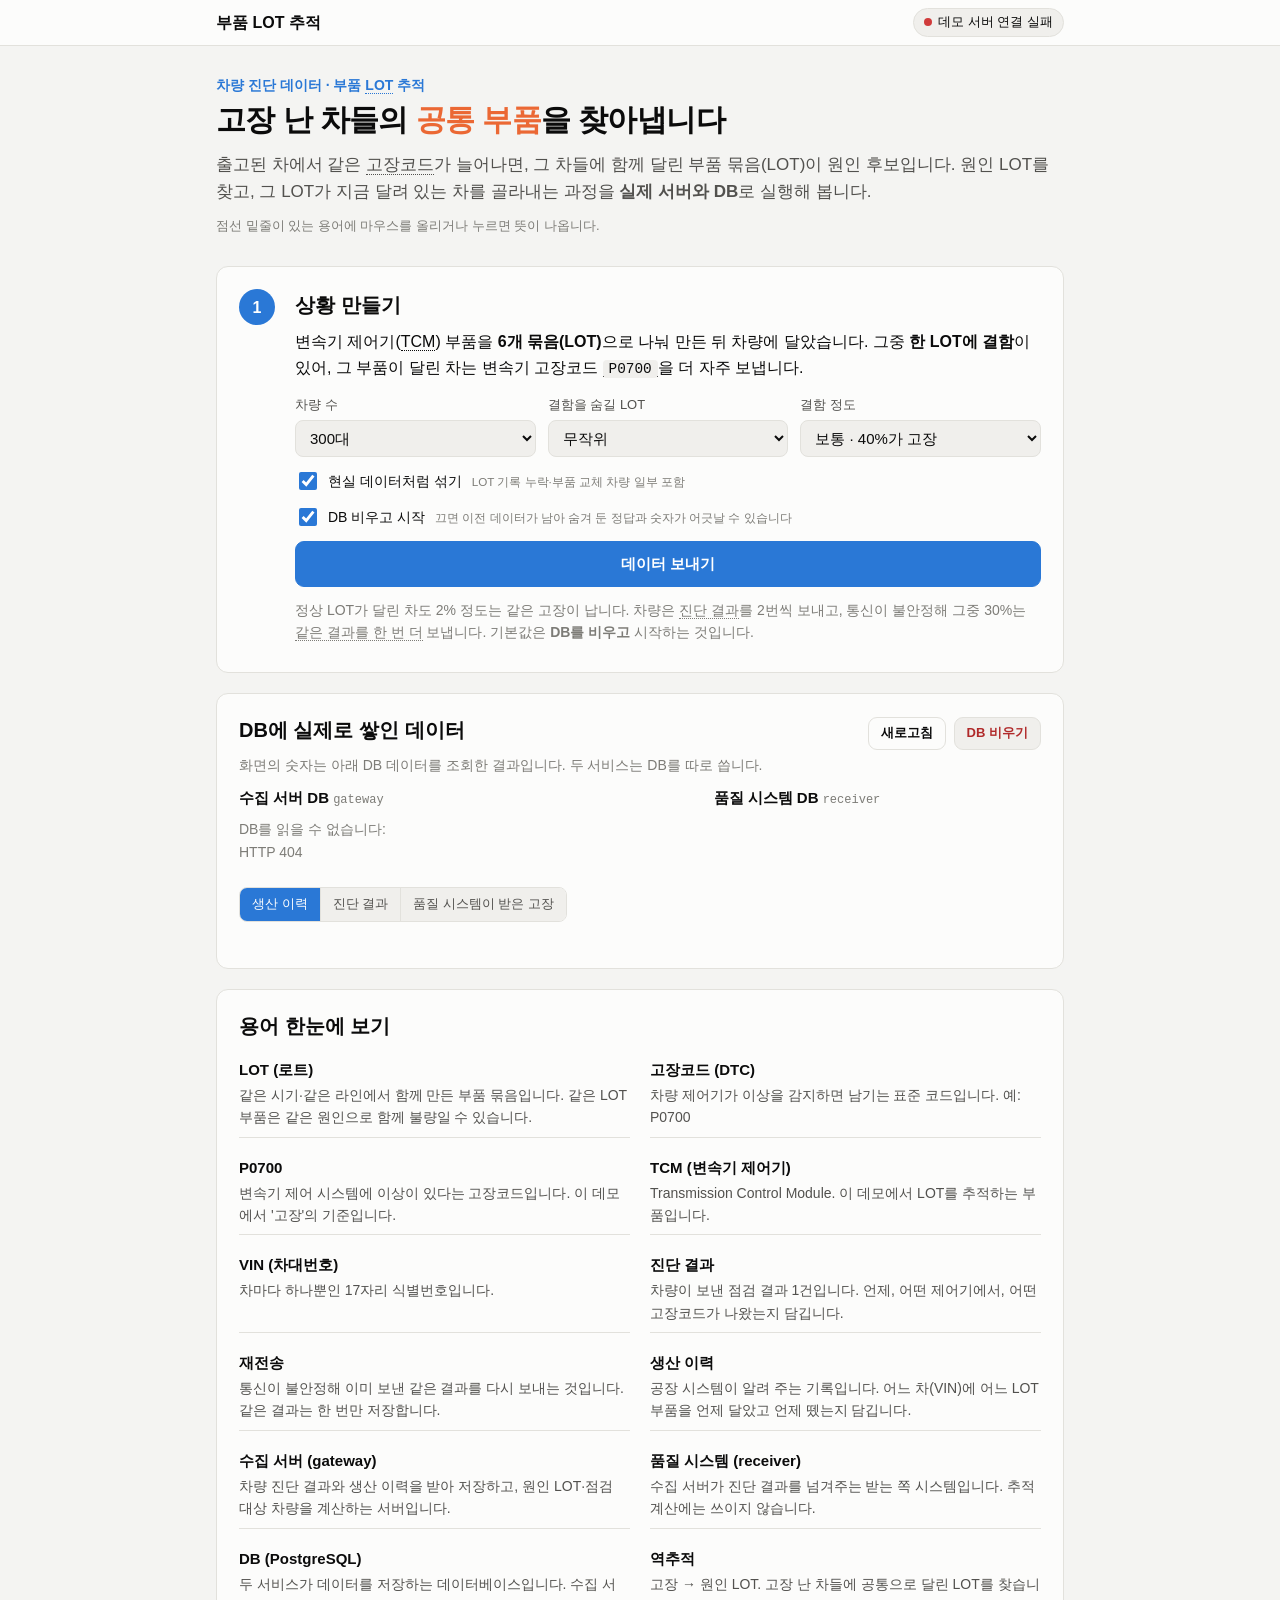
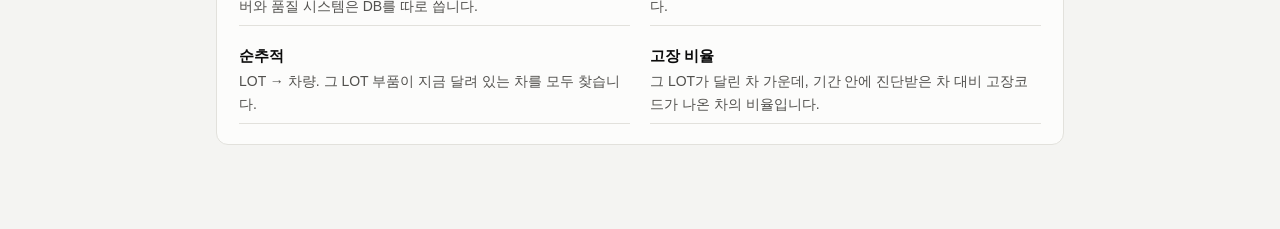
==== front_v2/static/index.html @ 3ee73bbc "feat(front_v2): 부품 LOT 추적 발표용 데모 화면 추가 - 상황 설정·데이터 수신·역추적·순추적·재전송 불변 확인 5단계 화면과 정답 비교, 서비스 상태 표시 추가 " ====
<!doctype html>
<html lang="ko">
<head>
  <meta charset="utf-8">
  <meta name="viewport" content="width=device-width, initial-scale=1">
  <title>부품 LOT 추적</title>
  <link rel="icon" href="data:image/svg+xml,%3Csvg xmlns='http://www.w3.org/2000/svg' viewBox='0 0 16 16'%3E%3Ccircle cx='7' cy='7' r='5' fill='none' stroke='%232a78d6' stroke-width='2'/%3E%3Cpath d='M11 11l4 4' stroke='%232a78d6' stroke-width='2'/%3E%3C/svg%3E">
  <link rel="stylesheet" href="style.css">
</head>
<body>
<header class="topbar">
  <div class="topbar-in">
    <span class="brand">부품 LOT 추적</span>
    <div class="svc" id="svc" aria-live="polite"></div>
    <button class="btn sm primary" id="btnPrepare" type="button" hidden>서비스 켜기</button>
  </div>
</header>

<main class="page">
  <header class="hero">
    <p class="eyebrow">차량 진단 데이터 · 부품 <span class="term" data-t="lot">LOT</span> 추적</p>
    <h1>고장 난 차들의 <em>공통 부품</em>을 찾아냅니다</h1>
    <p class="lead">출고된 차에서 같은 <span class="term" data-t="dtc">고장코드</span>가 늘어나면, 그 차들에 함께 달린 부품 묶음(LOT)이 원인 후보입니다.
      원인 LOT를 찾고, 그 LOT가 지금 달려 있는 차를 골라내는 과정을 <b>실제 서버와 DB</b>로 실행해 봅니다.</p>
    <p class="hint">점선 밑줄이 있는 용어에 마우스를 올리거나 누르면 뜻이 나옵니다.</p>
  </header>

  <!-- 1. 상황 -->
  <section class="step" id="step1">
    <div class="step-n">1</div>
    <div class="step-body">
      <h2>상황 만들기</h2>
      <p>변속기 제어기(<span class="term" data-t="tcm">TCM</span>) 부품을 <b>6개 묶음(LOT)</b>으로 나눠 만든 뒤 차량에 달았습니다.
        그중 <b>한 LOT에 결함</b>이 있어, 그 부품이 달린 차는 변속기 고장코드 <span class="term" data-t="p0700"><code>P0700</code></span>을 더 자주 보냅니다.</p>
      <form id="setup" class="setup">
        <label>차량 수
          <select name="vehicles">
            <option value="300" selected>300대</option>
            <option value="1000">1,000대</option>
            <option value="2000">2,000대</option>
          </select>
        </label>
        <label>결함을 숨길 LOT
          <select name="defectLot" id="defectLot">
            <option value="random" selected>무작위</option>
          </select>
        </label>
        <label>결함 정도
          <select name="severity">
            <option value="low">약함 · 결함 LOT 차량의 15%가 고장</option>
            <option value="mid" selected>보통 · 40%가 고장</option>
            <option value="high">강함 · 70%가 고장</option>
          </select>
        </label>
        <label class="check"><input type="checkbox" name="noise" checked>
          <span>현실 데이터처럼 섞기 <small>LOT 기록 누락·부품 교체 차량 일부 포함</small></span></label>
        <label class="check"><input type="checkbox" name="reset" checked>
          <span>DB 비우고 시작 <small>끄면 이전 데이터가 남아 숨겨 둔 정답과 숫자가 어긋날 수 있습니다</small></span></label>
        <button class="btn primary" type="submit" id="btnRun">데이터 보내기</button>
      </form>
      <p class="note">정상 LOT가 달린 차도 2% 정도는 같은 고장이 납니다. 차량은 <span class="term" data-t="diag">진단 결과</span>를 2번씩 보내고,
        통신이 불안정해 그중 30%는 <span class="term" data-t="resend">같은 결과를 한 번 더</span> 보냅니다.
        기본값은 <b>DB를 비우고</b> 시작하는 것입니다.</p>
    </div>
  </section>

  <!-- 2. 수신 -->
  <section class="step" id="step2" hidden>
    <div class="step-n">2</div>
    <div class="step-body">
      <h2>데이터가 들어왔습니다</h2>
      <div class="flow" aria-label="데이터 흐름">
        <div class="node src"><span class="who">공장 생산 시스템</span>
          <div class="num"><b id="partRows">-</b><span>건</span></div>
          <span class="what"><span class="term" data-t="parts">생산 이력</span>: 어느 차에 어느 LOT를 달았나</span></div>
        <div class="arrow" aria-hidden="true">→</div>
        <div class="node hub"><span class="who"><span class="term" data-t="gateway">수집 서버</span> <small>gateway</small></span>
          <div class="num"><b id="diagStored">-</b><span>건 저장</span></div>
          <span class="what">진단 결과 <span id="diagSent">-</span>건 받음 · 재전송 <span id="diagResent">-</span>건은 한 번만 저장</span></div>
        <div class="arrow back" aria-hidden="true">←</div>
        <div class="node src"><span class="who">도로 위 차량</span>
          <div class="num"><b id="vehiclesN">-</b><span>대</span></div>
          <span class="what">진단 결과와 고장코드를 보냄</span></div>
      </div>
      <div class="deliver">
        <div class="deliver-h"><span>수집 서버 → <span class="term" data-t="receiver">품질 시스템</span> <small>receiver</small> 전달</span>
          <span id="deliverText">-</span></div>
        <div class="meter" role="progressbar" aria-label="품질 시스템 전달 진행" id="deliverBar"><span></span></div>
        <p class="note" id="deliverNote">추적은 수집 서버의 데이터로 바로 할 수 있습니다. 품질 시스템 전달은 뒤에서 따로 진행됩니다.</p>
      </div>
    </div>
  </section>

  <!-- 3. 역추적 -->
  <section class="step" id="step3" hidden>
    <div class="step-n">3</div>
    <div class="step-body">
      <h2>원인 LOT 찾기 <small class="kind"><span class="term" data-t="reverse">역추적</span></small></h2>
      <p class="headline" id="headline"></p>
      <figure class="chart">
        <figcaption>LOT별 <span class="term" data-t="rate">고장 비율</span> <span class="muted">고장 차량 ÷ 진단받은 차량 · 막대를 누르면 그 LOT 차량 보기</span></figcaption>
        <div id="bars" class="bars" role="list"></div>
        <div class="tip" id="tip" hidden></div>
      </figure>
      <button class="btn primary" id="btnToForward" type="button" hidden></button>

      <figure class="chart waffle-wrap">
        <figcaption>차 100대로 바꿔 보면 <span class="muted">주황 = 고장 난 차</span></figcaption>
        <div class="waffles" id="waffles"></div>
      </figure>

      <details class="table">
        <summary>숫자로 보기</summary>
        <div class="table-wrap"><table id="lotTable"></table></div>
      </details>
      <p class="note" id="unattributed"></p>
      <p class="note">차량 <b>대수</b>로 셉니다. 한 차가 고장코드를 여러 번 보내도 1대입니다.
        그래서 재전송이 섞여도 숫자가 부풀지 않습니다.</p>
      <div class="answer">
        <button class="btn" id="btnReveal" type="button">숨겨 둔 정답 공개</button>
        <div id="answerBody" hidden></div>
      </div>
    </div>
  </section>

  <!-- 4. 순추적 -->
  <section class="step" id="step4" hidden>
    <div class="step-n">4</div>
    <div class="step-body">
      <h2>점검 대상 차량 고르기 <small class="kind"><span class="term" data-t="forward">순추적</span></small></h2>
      <p class="headline" id="fwdHeadline"></p>
      <figure class="chart">
        <figcaption>점검 대상 차량 구성</figcaption>
        <div class="split" id="split"></div>
        <div class="legend" id="splitLegend"></div>
      </figure>
      <div class="table-wrap"><table id="fwdTable"></table></div>
      <button class="btn ghost" id="btnMore" type="button" hidden>전체 보기</button>
    </div>
  </section>

  <!-- 5. 신뢰 -->
  <section class="step" id="step5" hidden>
    <div class="step-n">5</div>
    <div class="step-body">
      <h2>이 숫자, 믿을 수 있나요?</h2>
      <p>차량이 통신 문제로 <b>이미 보낸 진단 결과를 전부 한 번 더</b> 보낸다고 해 봅시다.
        건수를 그냥 더하는 시스템이라면 저장 건수가 두 배가 되고 고장 비율도 흔들립니다.</p>
      <button class="btn primary" id="btnReplay" type="button">같은 데이터 전부 다시 보내기</button>
      <div id="replay"></div>
    </div>
  </section>

  <!-- DB -->
  <section class="panel" id="dbPanel">
    <div class="panel-h">
      <h2>DB에 실제로 쌓인 데이터</h2>
      <div class="row">
        <button class="btn sm ghost" id="btnDbRefresh" type="button">새로고침</button>
        <button class="btn sm danger" id="btnReset" type="button">DB 비우기</button>
      </div>
    </div>
    <p class="note">화면의 숫자는 아래 DB 데이터를 조회한 결과입니다. 두 서비스는 DB를 따로 씁니다.</p>
    <div class="dbgrid">
      <div class="dbcol">
        <h3>수집 서버 DB <small>gateway</small></h3>
        <div class="kv" id="dbGateway"></div>
      </div>
      <div class="dbcol">
        <h3>품질 시스템 DB <small>receiver</small></h3>
        <div class="kv" id="dbReceiver"></div>
      </div>
    </div>
    <div class="seg" id="dbTabs" role="tablist">
      <button role="tab" data-k="parts" aria-selected="true">생산 이력</button>
      <button role="tab" data-k="results" aria-selected="false">진단 결과</button>
      <button role="tab" data-k="cases" aria-selected="false">품질 시스템이 받은 고장</button>
    </div>
    <p class="note" id="dbTabNote"></p>
    <div class="table-wrap"><table id="dbTable"></table></div>
  </section>

  <!-- 용어 -->
  <section class="panel">
    <h2>용어 한눈에 보기</h2>
    <dl class="glossary" id="glossary"></dl>
  </section>

  <footer class="foot">
    <button class="btn ghost" id="btnRestart" type="button" hidden>처음부터 다시</button>
  </footer>
</main>
<div class="pop" id="pop" role="tooltip" hidden></div>
<div class="toast" id="toast" role="status" hidden></div>
<script src="app.js"></script>
</body>
</html>
---- front_v2/static/style.css ----
:root {
  color-scheme: light;
  --bg: #f4f4f2;
  --surface: #fcfcfb;
  --surface-2: #f0efec;
  --border: #e2e1dc;
  --text: #0b0b0b;
  --text-2: #52514e;
  --muted: #7d7c77;
  --accent: #2a78d6;
  --accent-ink: #ffffff;
  --hit: #eb6834;          /* 고장·원인 후보 (강조) */
  --rest: #b9b8b1;         /* 나머지 (회색) */
  --empty: #e7e6e1;        /* 빈 칸 */
  --good: #0ca30c;
  --good-ink: #006300;
  --warn: #fab219;
  --bad: #d03b3b;
  --bad-ink: #b02a2a;
  --radius: 12px;
  --mono: ui-monospace, "SF Mono", Menlo, Consolas, monospace;
}
@media (prefers-color-scheme: dark) {
  :root:not([data-theme="light"]) {
    color-scheme: dark;
    --bg: #111110; --surface: #1a1a19; --surface-2: #232321; --border: #2f2f2c;
    --text: #f0efec; --text-2: #c3c2b7; --muted: #8f8e86; --accent: #3987e5;
    --hit: #d95926; --rest: #5a5a55; --empty: #2c2c29; --good-ink: #4cc24c; --bad-ink: #ef7676;
  }
}
:root[data-theme="dark"] {
  color-scheme: dark;
  --bg: #111110; --surface: #1a1a19; --surface-2: #232321; --border: #2f2f2c;
  --text: #f0efec; --text-2: #c3c2b7; --muted: #8f8e86; --accent: #3987e5;
  --hit: #d95926; --rest: #5a5a55; --empty: #2c2c29; --good-ink: #4cc24c; --bad-ink: #ef7676;
}

* { box-sizing: border-box; }
html, body { margin: 0; }
body {
  background: var(--bg); color: var(--text);
  font: 16px/1.6 -apple-system, BlinkMacSystemFont, "Apple SD Gothic Neo", "Pretendard", "Segoe UI", sans-serif;
  -webkit-font-smoothing: antialiased;
}
.page { max-width: 880px; margin: 0 auto; padding: 28px 16px 64px; display: flex; flex-direction: column; gap: 20px; }
h1 { font-size: 30px; line-height: 1.3; margin: 4px 0 12px; letter-spacing: -.02em; }
h1 em { font-style: normal; color: var(--hit); }
h2 { font-size: 20px; margin: 0 0 8px; }
h3 { font-size: 15px; margin: 0 0 8px; }
h2 small, h3 small, .who small { font-weight: 400; color: var(--muted); font-size: 12px; font-family: var(--mono); }
h2 .kind { font-family: inherit; font-size: 14px; margin-left: 6px; }
p { margin: 0 0 10px; }
code, .mono { font-family: var(--mono); }
code { font-size: .9em; background: var(--surface-2); padding: 1px 6px; border-radius: 4px; }
.eyebrow { color: var(--accent); font-weight: 600; font-size: 14px; margin: 0; }
.lead { color: var(--text-2); font-size: 17px; }
.hint { color: var(--muted); font-size: 13px; }
.muted { color: var(--muted); font-size: 13px; font-weight: 400; }
.note { color: var(--muted); font-size: 14px; }
.row { display: flex; gap: 8px; align-items: center; flex-wrap: wrap; }

/* 용어 툴팁 */
.term { border-bottom: 1px dotted currentColor; cursor: help; }
.term:focus-visible { outline: 2px solid var(--accent); outline-offset: 2px; border-radius: 2px; }
.pop { position: absolute; z-index: 30; max-width: 300px; background: var(--surface); color: var(--text); border: 1px solid var(--border);
  border-radius: 10px; padding: 10px 12px; font-size: 14px; line-height: 1.5; box-shadow: 0 6px 20px rgba(0,0,0,.14); }
.pop b { display: block; margin-bottom: 2px; }

/* 상단 서비스 상태 */
.topbar { position: sticky; top: 0; z-index: 20; background: var(--surface); border-bottom: 1px solid var(--border); }
.topbar-in { max-width: 880px; margin: 0 auto; padding: 8px 16px; display: flex; align-items: center; gap: 12px; flex-wrap: wrap; }
.brand { font-weight: 700; }
.svc { display: flex; gap: 6px; flex-wrap: wrap; margin-left: auto; }
.pill { display: inline-flex; align-items: center; gap: 6px; padding: 3px 10px; border: 1px solid var(--border); border-radius: 999px;
  background: var(--surface-2); font-size: 13px; cursor: help; }
.pill small { color: var(--muted); font-family: var(--mono); font-size: 11px; }
.dot { width: 8px; height: 8px; border-radius: 50%; background: var(--muted); flex: none; }
.dot.up { background: var(--good); }
.dot.starting, .dot.paused { background: var(--warn); }
.dot.down { background: var(--bad); }

.step { display: grid; grid-template-columns: 40px minmax(0, 1fr); gap: 16px; background: var(--surface);
  border: 1px solid var(--border); border-radius: var(--radius); padding: 22px 22px 18px; }
.step[hidden] { display: none; }
.step-n { width: 36px; height: 36px; border-radius: 50%; background: var(--accent); color: var(--accent-ink);
  display: grid; place-items: center; font-weight: 700; }
.step-body { min-width: 0; }
.panel { background: var(--surface); border: 1px solid var(--border); border-radius: var(--radius); padding: 20px 22px; }
.panel-h { display: flex; align-items: center; justify-content: space-between; gap: 8px; flex-wrap: wrap; }

.setup { display: grid; grid-template-columns: repeat(3, minmax(0, 1fr)); gap: 12px; margin: 14px 0 12px; align-items: end; }
.setup label { display: flex; flex-direction: column; gap: 4px; font-size: 13px; color: var(--text-2); }
.setup .check { grid-column: 1 / -1; flex-direction: row; align-items: center; gap: 8px; font-size: 14px; color: var(--text); }
.setup .check small { color: var(--muted); margin-left: 6px; }
.setup .btn { grid-column: 1 / -1; }
select, input { font: inherit; font-size: 15px; color: var(--text); background: var(--surface-2); border: 1px solid var(--border);
  border-radius: 8px; padding: 8px 10px; min-width: 0; }
input[type=checkbox] { width: 18px; height: 18px; accent-color: var(--accent); }

.btn { font: inherit; font-size: 15px; font-weight: 600; padding: 10px 18px; border-radius: 9px; border: 1px solid var(--border);
  background: var(--surface-2); color: var(--text); cursor: pointer; }
.btn:hover:not(:disabled) { border-color: var(--muted); }
.btn:disabled { opacity: .5; cursor: progress; }
.btn.primary { background: var(--accent); border-color: var(--accent); color: var(--accent-ink); }
.btn.ghost { background: transparent; }
.btn.danger { color: var(--bad-ink); }
.btn.sm { font-size: 13px; padding: 5px 12px; }
:focus-visible { outline: 2px solid var(--accent); outline-offset: 2px; }

/* 2 흐름 */
.flow { display: grid; grid-template-columns: minmax(0, 1fr) 24px minmax(0, 1.2fr) 24px minmax(0, 1fr); gap: 8px; align-items: stretch; margin-top: 6px; }
.node { background: var(--surface-2); border: 1px solid var(--border); border-radius: 10px; padding: 12px 14px; display: flex; flex-direction: column; }
.node.hub { border-color: var(--accent); }
.node .who { font-size: 13px; color: var(--text-2); font-weight: 600; }
.node .num { display: flex; align-items: baseline; gap: 4px; margin-top: 2px; }
.node .num b { font-size: 30px; font-variant-numeric: tabular-nums; letter-spacing: -.02em; line-height: 1.25; }
.node .num span { font-size: 14px; color: var(--muted); }
.node .what { font-size: 13px; color: var(--muted); margin-top: 4px; }
.arrow { display: grid; place-items: center; color: var(--muted); font-size: 20px; }
.deliver { margin-top: 14px; }
.deliver-h { display: flex; justify-content: space-between; gap: 8px; flex-wrap: wrap; font-size: 14px; color: var(--text-2); margin-bottom: 6px; }
.deliver-h small { color: var(--muted); font-family: var(--mono); font-size: 11px; }
#deliverText { font-variant-numeric: tabular-nums; color: var(--text); font-weight: 600; }
.meter { height: 10px; background: var(--empty); border-radius: 5px; overflow: hidden; }
.meter span { display: block; height: 100%; width: 0; background: var(--accent); border-radius: 5px; transition: width .4s; }
.meter.done span { background: var(--good); }

/* 3 막대 */
.headline { font-size: 18px; line-height: 1.5; }
.chart { margin: 14px 0 8px; position: relative; }
figcaption { font-size: 14px; font-weight: 600; color: var(--text-2); margin-bottom: 10px; }
.bars { display: flex; flex-direction: column; gap: 2px; }
.bar { display: grid; grid-template-columns: 64px minmax(0, 1fr) 132px; align-items: center; gap: 10px; padding: 5px 0;
  cursor: pointer; border-radius: 6px; }
.bar:hover, .bar.sel { background: var(--surface-2); }
.bar .lot { font-family: var(--mono); font-size: 14px; color: var(--text-2); padding-left: 6px; }
.bar.top .lot { color: var(--text); font-weight: 700; }
.bar .track { height: 18px; position: relative; }
.bar .fill { position: absolute; left: 0; top: 0; bottom: 0; min-width: 3px; background: var(--rest); border-radius: 0 4px 4px 0; }
.bar.top .fill { background: var(--hit); }
.bar .val { font-size: 14px; color: var(--text-2); font-variant-numeric: tabular-nums; }
.bar.top .val { color: var(--text); font-weight: 600; }
.tip { position: absolute; pointer-events: none; background: var(--surface); border: 1px solid var(--border); border-radius: 8px;
  padding: 8px 10px; font-size: 13px; box-shadow: 0 4px 14px rgba(0,0,0,.12); white-space: nowrap; z-index: 2; }
#btnToForward { margin: 2px 0 6px; }

/* 3 와플 (100대 기준) */
.waffles { display: grid; grid-template-columns: repeat(2, minmax(0, 1fr)); gap: 18px; }
.waffle h4 { margin: 0 0 6px; font-size: 14px; font-weight: 600; }
.waffle h4 b { font-size: 22px; font-variant-numeric: tabular-nums; }
.cells { display: grid; grid-template-columns: repeat(10, 1fr); gap: 3px; max-width: 240px; }
.cells i { aspect-ratio: 1; border-radius: 3px; background: var(--empty); }
.cells i.on { background: var(--hit); }
.waffle.rest .cells i.on { background: var(--rest); }
.waffle p { font-size: 13px; color: var(--muted); margin: 6px 0 0; }

/* 4 분할 막대 */
.split { display: flex; height: 26px; gap: 2px; border-radius: 6px; overflow: hidden; }
.split span { display: grid; place-items: center; font-size: 12px; font-weight: 600; color: #fff; min-width: 2px; }
.split .a { background: var(--hit); }
.split .b { background: var(--accent); }
.legend { display: flex; gap: 14px; flex-wrap: wrap; font-size: 13px; color: var(--text-2); margin-top: 8px; }
.legend i { display: inline-block; width: 10px; height: 10px; border-radius: 2px; margin-right: 6px; vertical-align: -1px; }

details.table { margin: 4px 0 10px; }
details.table summary { cursor: pointer; color: var(--accent); font-size: 14px; }
table { width: 100%; border-collapse: collapse; font-size: 14px; margin-top: 8px; }
th { text-align: left; color: var(--text-2); font-weight: 600; padding: 6px 8px; border-bottom: 1px solid var(--border); white-space: nowrap; }
td { padding: 6px 8px; border-bottom: 1px solid var(--border); white-space: nowrap; }
td.num, th.num { text-align: right; font-variant-numeric: tabular-nums; }
td.mono { font-family: var(--mono); font-size: 13px; }
.table-wrap { overflow-x: auto; margin: 6px 0 10px; }

.answer { margin-top: 14px; padding-top: 14px; border-top: 1px dashed var(--border); }
.verdict { font-size: 18px; font-weight: 700; margin: 0 0 6px; }
.verdict.ok { color: var(--good-ink); }
.verdict.ng { color: var(--bad-ink); }
.result { margin-top: 14px; padding: 14px; border-radius: 10px; background: var(--surface-2); border: 1px solid var(--border); }
.compare { display: flex; align-items: baseline; gap: 10px; flex-wrap: wrap; font-size: 15px; }
.compare b { font-size: 26px; font-variant-numeric: tabular-nums; }

/* DB */
.dbgrid { display: grid; grid-template-columns: 1.4fr 1fr; gap: 16px; margin: 6px 0 14px; }
.kv { display: grid; grid-template-columns: repeat(auto-fill, minmax(120px, 1fr)); gap: 8px; }
.kv div { background: var(--surface-2); border: 1px solid var(--border); border-radius: 8px; padding: 8px 10px; }
.kv span { display: block; font-size: 12px; color: var(--text-2); }
.kv small { display: block; font-size: 11px; color: var(--muted); font-family: var(--mono); }
.kv b { font-size: 20px; font-variant-numeric: tabular-nums; }
.seg { display: inline-flex; border: 1px solid var(--border); border-radius: 8px; overflow: hidden; flex-wrap: wrap; }
.seg button { font: inherit; font-size: 13px; padding: 6px 12px; border: 0; background: var(--surface-2); color: var(--text-2); cursor: pointer; }
.seg button + button { border-left: 1px solid var(--border); }
.seg button[aria-selected=true] { background: var(--accent); color: var(--accent-ink); }
#dbTabNote { margin: 8px 0 0; }

.glossary { display: grid; grid-template-columns: repeat(2, minmax(0, 1fr)); gap: 10px 20px; margin: 8px 0 0; }
.glossary div { padding: 8px 0; border-bottom: 1px solid var(--border); }
.glossary dt { font-weight: 700; font-size: 15px; }
.glossary dd { margin: 2px 0 0; color: var(--text-2); font-size: 14px; }
.foot { display: flex; gap: 10px; }
.toast { position: fixed; bottom: 20px; left: 50%; transform: translateX(-50%); background: var(--text); color: var(--surface);
  padding: 10px 16px; border-radius: 9px; font-size: 14px; max-width: calc(100% - 32px); z-index: 40; }
.toast.err { background: var(--bad); color: #fff; }

@media (max-width: 700px) {
  .setup, .dbgrid, .glossary { grid-template-columns: 1fr; }
  .flow { grid-template-columns: 1fr; }
  .arrow { transform: rotate(90deg); height: 18px; }
}
@media (max-width: 560px) {
  .step { grid-template-columns: 1fr; padding: 18px 16px; }
  .panel { padding: 18px 16px; }
  h1 { font-size: 24px; }
  .bar { grid-template-columns: 58px minmax(0, 1fr) 104px; gap: 8px; }
  .bar .val { font-size: 12px; }
  .step-n { width: 30px; height: 30px; font-size: 14px; }
  .waffles { grid-template-columns: 1fr; }
  .svc { margin-left: 0; }
}
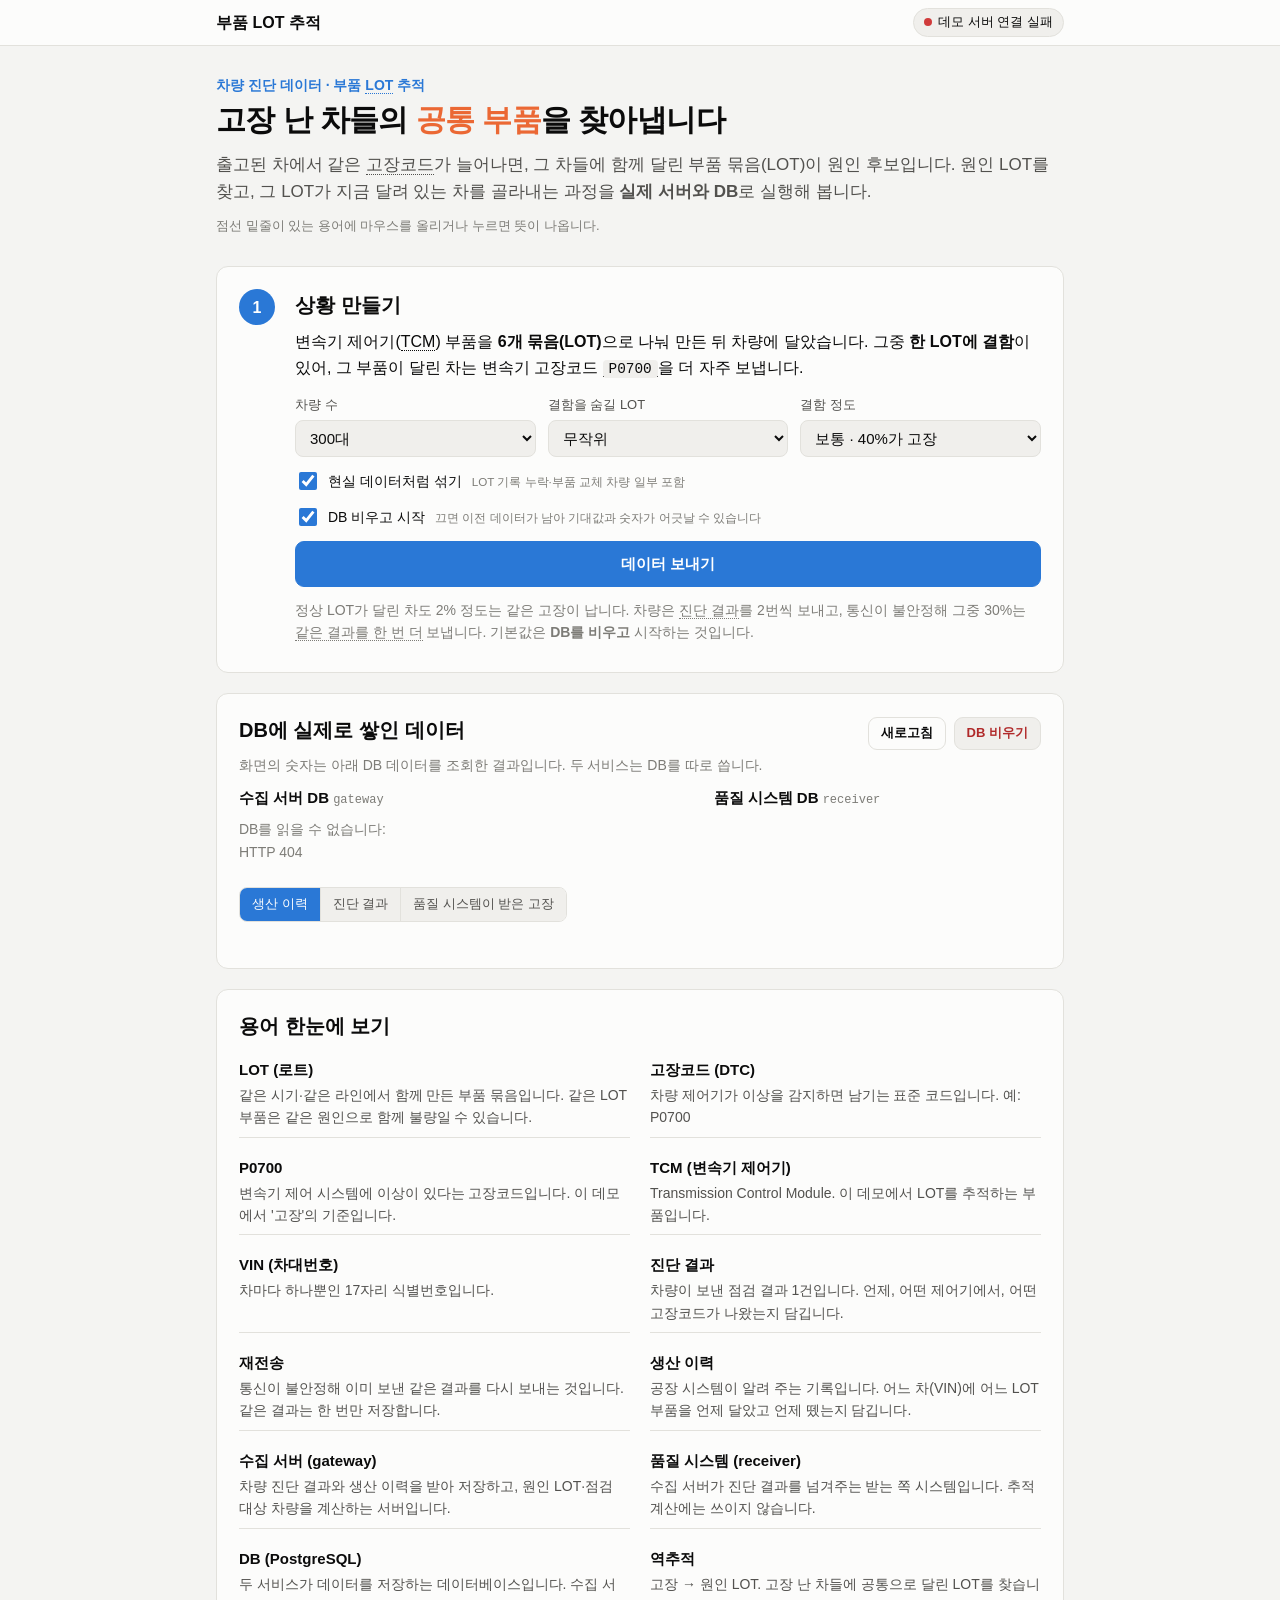
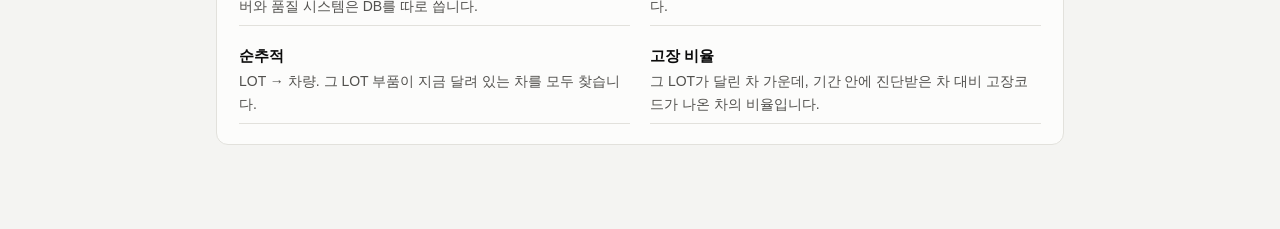
==== commit c22c77e8: "feat(front_v2): 전송 중 실시간 DB 조회로 역추적 과정 표시 - 진단 결과를 백그라운드로 나눠 보내고 1초마다 gateway 역추적 API를 조회해 막대·건수를 갱신" ====
--- a/front_v2/static/index.html
+++ b/front_v2/static/index.html
@@ -55,7 +55,7 @@
         <label class="check"><input type="checkbox" name="noise" checked>
           <span>현실 데이터처럼 섞기 <small>LOT 기록 누락·부품 교체 차량 일부 포함</small></span></label>
         <label class="check"><input type="checkbox" name="reset" checked>
-          <span>DB 비우고 시작 <small>끄면 이전 데이터가 남아 숨겨 둔 정답과 숫자가 어긋날 수 있습니다</small></span></label>
+          <span>DB 비우고 시작 <small>끄면 이전 데이터가 남아 기대값과 숫자가 어긋날 수 있습니다</small></span></label>
         <button class="btn primary" type="submit" id="btnRun">데이터 보내기</button>
       </form>
       <p class="note">정상 LOT가 달린 차도 2% 정도는 같은 고장이 납니다. 차량은 <span class="term" data-t="diag">진단 결과</span>를 2번씩 보내고,
@@ -68,7 +68,7 @@
   <section class="step" id="step2" hidden>
     <div class="step-n">2</div>
     <div class="step-body">
-      <h2>데이터가 들어왔습니다</h2>
+      <h2>데이터가 들어옵니다</h2>
       <div class="flow" aria-label="데이터 흐름">
         <div class="node src"><span class="who">공장 생산 시스템</span>
           <div class="num"><b id="partRows">-</b><span>건</span></div>
@@ -83,10 +83,9 @@
           <span class="what">진단 결과와 고장코드를 보냄</span></div>
       </div>
       <div class="deliver">
-        <div class="deliver-h"><span>수집 서버 → <span class="term" data-t="receiver">품질 시스템</span> <small>receiver</small> 전달</span>
-          <span id="deliverText">-</span></div>
-        <div class="meter" role="progressbar" aria-label="품질 시스템 전달 진행" id="deliverBar"><span></span></div>
-        <p class="note" id="deliverNote">추적은 수집 서버의 데이터로 바로 할 수 있습니다. 품질 시스템 전달은 뒤에서 따로 진행됩니다.</p>
+        <div class="deliver-h"><span>차량 → <span class="term" data-t="gateway">수집 서버</span> 전송 <small>실제 gateway API</small></span>
+          <span id="sendStatus">-</span></div>
+        <div class="meter" role="progressbar" aria-label="진단 결과 전송 진행" id="sendBar"><span></span></div>
       </div>
     </div>
   </section>
@@ -95,12 +94,13 @@
   <section class="step" id="step3" hidden>
     <div class="step-n">3</div>
     <div class="step-body">
-      <h2>원인 LOT 찾기 <small class="kind"><span class="term" data-t="reverse">역추적</span></small></h2>
+      <h2>원인 LOT 찾기 <small class="kind"><span class="term" data-t="reverse">역추적</span></small> <span class="live" id="liveBadge" hidden>● 쌓이는 DB를 1초마다 조회 중</span></h2>
       <p class="headline" id="headline"></p>
       <figure class="chart">
         <figcaption>LOT별 <span class="term" data-t="rate">고장 비율</span> <span class="muted">고장 차량 ÷ 진단받은 차량 · 막대를 누르면 그 LOT 차량 보기</span></figcaption>
         <div id="bars" class="bars" role="list"></div>
         <div class="tip" id="tip" hidden></div>
+        <p class="note" id="lowNote" hidden></p>
       </figure>
       <button class="btn primary" id="btnToForward" type="button" hidden></button>
 
@@ -117,7 +117,7 @@
       <p class="note">차량 <b>대수</b>로 셉니다. 한 차가 고장코드를 여러 번 보내도 1대입니다.
         그래서 재전송이 섞여도 숫자가 부풀지 않습니다.</p>
       <div class="answer">
-        <button class="btn" id="btnReveal" type="button">숨겨 둔 정답 공개</button>
+        <button class="btn" id="btnReveal" type="button">기대값과 비교</button>
         <div id="answerBody" hidden></div>
       </div>
     </div>
@@ -136,18 +136,6 @@
       </figure>
       <div class="table-wrap"><table id="fwdTable"></table></div>
       <button class="btn ghost" id="btnMore" type="button" hidden>전체 보기</button>
-    </div>
-  </section>
-
-  <!-- 5. 신뢰 -->
-  <section class="step" id="step5" hidden>
-    <div class="step-n">5</div>
-    <div class="step-body">
-      <h2>이 숫자, 믿을 수 있나요?</h2>
-      <p>차량이 통신 문제로 <b>이미 보낸 진단 결과를 전부 한 번 더</b> 보낸다고 해 봅시다.
-        건수를 그냥 더하는 시스템이라면 저장 건수가 두 배가 되고 고장 비율도 흔들립니다.</p>
-      <button class="btn primary" id="btnReplay" type="button">같은 데이터 전부 다시 보내기</button>
-      <div id="replay"></div>
     </div>
   </section>
 
--- a/front_v2/static/style.css
+++ b/front_v2/static/style.css
@@ -120,7 +120,10 @@
 .deliver { margin-top: 14px; }
 .deliver-h { display: flex; justify-content: space-between; gap: 8px; flex-wrap: wrap; font-size: 14px; color: var(--text-2); margin-bottom: 6px; }
 .deliver-h small { color: var(--muted); font-family: var(--mono); font-size: 11px; }
-#deliverText { font-variant-numeric: tabular-nums; color: var(--text); font-weight: 600; }
+#sendStatus { font-variant-numeric: tabular-nums; color: var(--text); font-weight: 600; }
+.live { font-size: 12px; font-weight: 600; color: var(--hit); margin-left: 8px; vertical-align: middle; animation: blink 1.4s ease-in-out infinite; }
+@keyframes blink { 50% { opacity: .35; } }
+@media (prefers-reduced-motion: reduce) { .live { animation: none; } .bar .fill, .meter span { transition: none; } }
 .meter { height: 10px; background: var(--empty); border-radius: 5px; overflow: hidden; }
 .meter span { display: block; height: 100%; width: 0; background: var(--accent); border-radius: 5px; transition: width .4s; }
 .meter.done span { background: var(--good); }
@@ -136,7 +139,8 @@
 .bar .lot { font-family: var(--mono); font-size: 14px; color: var(--text-2); padding-left: 6px; }
 .bar.top .lot { color: var(--text); font-weight: 700; }
 .bar .track { height: 18px; position: relative; }
-.bar .fill { position: absolute; left: 0; top: 0; bottom: 0; min-width: 3px; background: var(--rest); border-radius: 0 4px 4px 0; }
+.bar .fill { position: absolute; left: 0; top: 0; bottom: 0; min-width: 3px; background: var(--rest); border-radius: 0 4px 4px 0; transition: width .6s ease; }
+.bar.low { opacity: .45; }
 .bar.top .fill { background: var(--hit); }
 .bar .val { font-size: 14px; color: var(--text-2); font-variant-numeric: tabular-nums; }
 .bar.top .val { color: var(--text); font-weight: 600; }
@@ -175,9 +179,6 @@
 .verdict { font-size: 18px; font-weight: 700; margin: 0 0 6px; }
 .verdict.ok { color: var(--good-ink); }
 .verdict.ng { color: var(--bad-ink); }
-.result { margin-top: 14px; padding: 14px; border-radius: 10px; background: var(--surface-2); border: 1px solid var(--border); }
-.compare { display: flex; align-items: baseline; gap: 10px; flex-wrap: wrap; font-size: 15px; }
-.compare b { font-size: 26px; font-variant-numeric: tabular-nums; }
 
 /* DB */
 .dbgrid { display: grid; grid-template-columns: 1.4fr 1fr; gap: 16px; margin: 6px 0 14px; }
